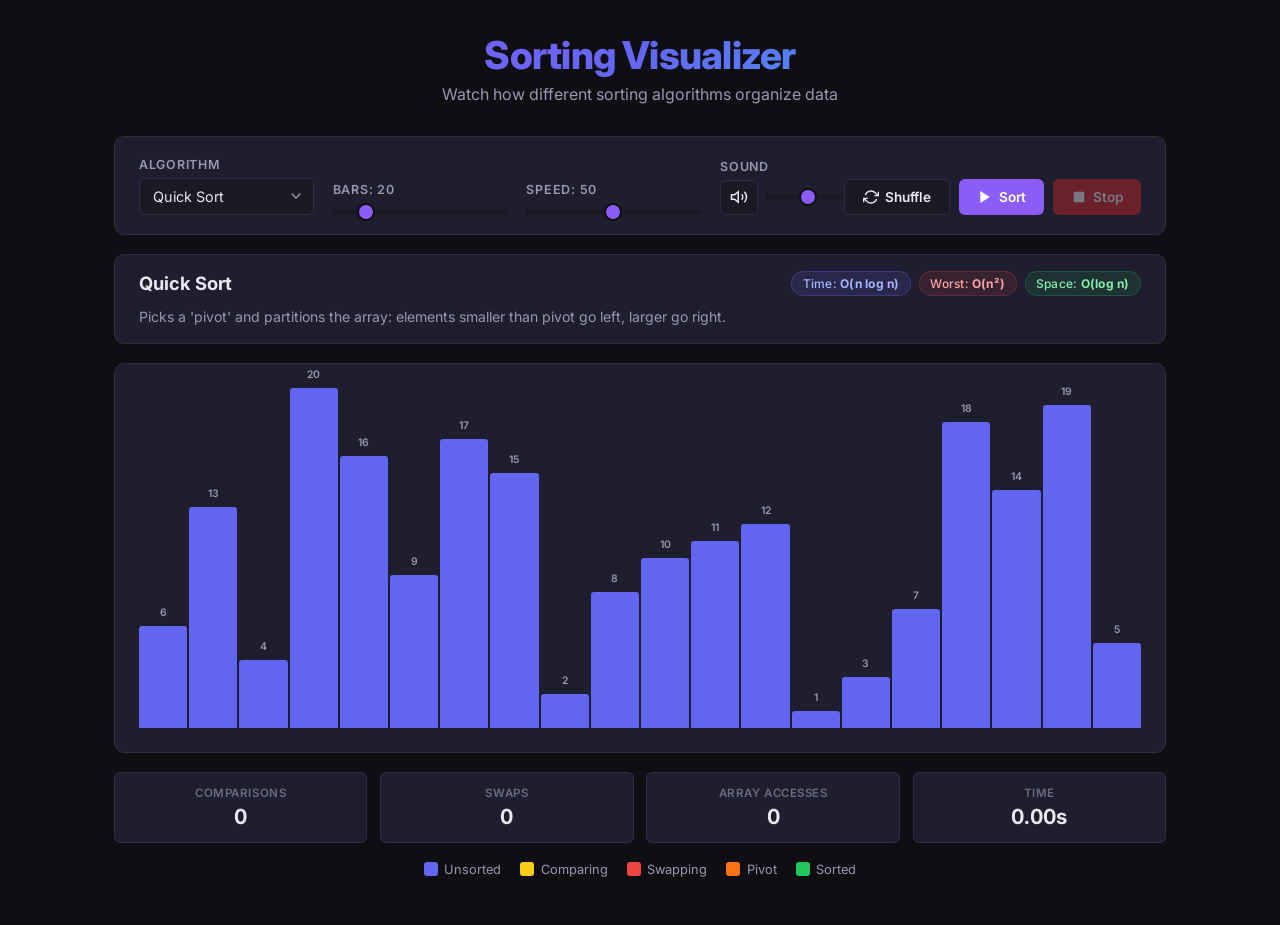
==== index.html @ d9081b23 "Initial commit: Sorting Algorithm Visualizer with 16 algorithms" ====
<!DOCTYPE html>
<html lang="en">
<head>
    <meta charset="UTF-8">
    <meta name="viewport" content="width=device-width, initial-scale=1.0">
    <title>Sorting Algorithm Visualizer</title>
    <link rel="stylesheet" href="static/css/style.css">
    <link rel="preconnect" href="https://fonts.googleapis.com">
    <link href="https://fonts.googleapis.com/css2?family=Inter:wght@300;400;500;600;700;800&display=swap" rel="stylesheet">
</head>
<body>
    <div class="app-container">
        <!-- Header -->
        <header class="header">
            <h1 class="title">Sorting Visualizer</h1>
            <p class="subtitle">Watch how different sorting algorithms organize data</p>
        </header>

        <!-- Controls -->
        <div class="controls">
            <div class="control-group">
                <label for="algorithm-select">Algorithm</label>
                <select id="algorithm-select">
                    <option value="bubble" data-time-avg="O(n²)" data-time-worst="O(n²)" data-space="O(1)" data-description="Repeatedly steps through the list, compares adjacent elements and swaps them if they are in the wrong order.">Bubble Sort</option>
                    <option value="selection" data-time-avg="O(n²)" data-time-worst="O(n²)" data-space="O(1)" data-description="Finds the minimum element from the unsorted part and puts it at the beginning.">Selection Sort</option>
                    <option value="insertion" data-time-avg="O(n²)" data-time-worst="O(n²)" data-space="O(1)" data-description="Builds the sorted array one item at a time by inserting each element into its correct position.">Insertion Sort</option>
                    <option value="quick" data-time-avg="O(n log n)" data-time-worst="O(n²)" data-space="O(log n)" data-description="Picks a 'pivot' and partitions the array: elements smaller than pivot go left, larger go right." selected>Quick Sort</option>
                    <option value="merge" data-time-avg="O(n log n)" data-time-worst="O(n log n)" data-space="O(n)" data-description="Divides the array into halves, recursively sorts them, then merges the sorted halves.">Merge Sort</option>
                    <option value="heap" data-time-avg="O(n log n)" data-time-worst="O(n log n)" data-space="O(1)" data-description="Builds a max heap, then repeatedly extracts the maximum element to build the sorted array.">Heap Sort</option>
                    <option value="shell" data-time-avg="O(n log² n)" data-time-worst="O(n²)" data-space="O(1)" data-description="Generalization of insertion sort that allows exchange of far-apart elements using gap sequences.">Shell Sort</option>
                    <option value="cocktail" data-time-avg="O(n²)" data-time-worst="O(n²)" data-space="O(1)" data-description="Variation of bubble sort that traverses the array in both directions alternately.">Cocktail Shaker Sort</option>
                    <option value="comb" data-time-avg="O(n² / 2ᵖ)" data-time-worst="O(n²)" data-space="O(1)" data-description="Improves bubble sort by comparing elements far apart using a shrinking gap factor of ~1.3, eliminating small values at the end.">Comb Sort</option>
                    <option value="gnome" data-time-avg="O(n²)" data-time-worst="O(n²)" data-space="O(1)" data-description="Works like a garden gnome sorting flower pots: moves forward when in order, swaps and steps back when not.">Gnome Sort</option>
                    <option value="oddeven" data-time-avg="O(n²)" data-time-worst="O(n²)" data-space="O(1)" data-description="Parallel-friendly variant of bubble sort that alternates between comparing odd-even and even-odd indexed pairs.">Odd-Even Sort</option>
                    <option value="pancake" data-time-avg="O(n²)" data-time-worst="O(n²)" data-space="O(1)" data-description="Only uses 'flip' operations (reverse a prefix). Finds the max, flips it to top, then flips it to its correct position.">Pancake Sort</option>
                    <option value="cycle" data-time-avg="O(n²)" data-time-worst="O(n²)" data-space="O(1)" data-description="Minimizes the number of writes to memory. Rotates each element to its correct position in cycles.">Cycle Sort</option>
                    <option value="radix" data-time-avg="O(nk)" data-time-worst="O(nk)" data-space="O(n + k)" data-description="Non-comparison sort. Distributes elements into buckets by each digit (least significant first), then collects them.">Radix Sort (LSD)</option>
                    <option value="bitonic" data-time-avg="O(n log² n)" data-time-worst="O(n log² n)" data-space="O(1)" data-description="Sorting network that first builds bitonic sequences, then merges them. Designed for parallel hardware (GPU sorting).">Bitonic Sort</option>
                </select>
            </div>

            <div class="control-group">
                <label for="size-slider">Bars: <span id="size-value">20</span></label>
                <input type="range" id="size-slider" min="5" max="100" value="20" step="1">
            </div>

            <div class="control-group">
                <label for="speed-slider">Speed: <span id="speed-value">50</span></label>
                <input type="range" id="speed-slider" min="1" max="100" value="50" step="1">
            </div>

            <div class="control-group audio-controls">
                <label>Sound</label>
                <div class="audio-row">
                    <button id="btn-mute" class="btn btn-icon" title="Toggle sound">
                        <svg id="icon-unmuted" width="18" height="18" viewBox="0 0 24 24" fill="none" stroke="currentColor" stroke-width="2">
                            <polygon points="11 5 6 9 2 9 2 15 6 15 11 19 11 5"/>
                            <path d="M15.54 8.46a5 5 0 010 7.07"/>
                            <path d="M19.07 4.93a10 10 0 010 14.14"/>
                        </svg>
                        <svg id="icon-muted" width="18" height="18" viewBox="0 0 24 24" fill="none" stroke="currentColor" stroke-width="2" style="display:none">
                            <polygon points="11 5 6 9 2 9 2 15 6 15 11 19 11 5"/>
                            <line x1="23" y1="9" x2="17" y2="15"/>
                            <line x1="17" y1="9" x2="23" y2="15"/>
                        </svg>
                    </button>
                    <input type="range" id="volume-slider" min="0" max="100" value="30" step="1" title="Volume">
                </div>
            </div>

            <div class="control-buttons">
                <button id="btn-generate" class="btn btn-secondary" title="Generate new array">
                    <svg width="16" height="16" viewBox="0 0 24 24" fill="none" stroke="currentColor" stroke-width="2">
                        <path d="M23 4v6h-6M1 20v-6h6"/>
                        <path d="M3.51 9a9 9 0 0114.85-3.36L23 10M1 14l4.64 4.36A9 9 0 0020.49 15"/>
                    </svg>
                    Shuffle
                </button>
                <button id="btn-start" class="btn btn-primary" title="Start sorting">
                    <svg width="16" height="16" viewBox="0 0 24 24" fill="currentColor">
                        <polygon points="5 3 19 12 5 21 5 3"/>
                    </svg>
                    Sort
                </button>
                <button id="btn-stop" class="btn btn-danger" title="Stop sorting" disabled>
                    <svg width="16" height="16" viewBox="0 0 24 24" fill="currentColor">
                        <rect x="4" y="4" width="16" height="16" rx="2"/>
                    </svg>
                    Stop
                </button>
            </div>
        </div>

        <!-- Algorithm Info Card -->
        <div class="algo-info">
            <div class="algo-info-header">
                <h2 id="algo-name">Quick Sort</h2>
                <div class="complexity-badges">
                    <span class="badge badge-time">Time: <strong id="algo-time-avg">O(n log n)</strong></span>
                    <span class="badge badge-worst">Worst: <strong id="algo-time-worst">O(n²)</strong></span>
                    <span class="badge badge-space">Space: <strong id="algo-space">O(log n)</strong></span>
                </div>
            </div>
            <p id="algo-description" class="algo-description">Picks a 'pivot' and partitions the array: elements smaller than pivot go left, larger go right.</p>
        </div>

        <!-- Visualization Area -->
        <div class="visualizer-container">
            <div id="bars-container" class="bars-container"></div>
        </div>

        <!-- Stats -->
        <div class="stats">
            <div class="stat-item">
                <span class="stat-label">Comparisons</span>
                <span class="stat-value" id="stat-comparisons">0</span>
            </div>
            <div class="stat-item">
                <span class="stat-label">Swaps</span>
                <span class="stat-value" id="stat-swaps">0</span>
            </div>
            <div class="stat-item">
                <span class="stat-label">Array Accesses</span>
                <span class="stat-value" id="stat-accesses">0</span>
            </div>
            <div class="stat-item">
                <span class="stat-label">Time</span>
                <span class="stat-value" id="stat-time">0.00s</span>
            </div>
        </div>

        <!-- Legend -->
        <div class="legend">
            <div class="legend-item"><span class="legend-color" style="background: var(--bar-default)"></span> Unsorted</div>
            <div class="legend-item"><span class="legend-color" style="background: var(--bar-comparing)"></span> Comparing</div>
            <div class="legend-item"><span class="legend-color" style="background: var(--bar-swapping)"></span> Swapping</div>
            <div class="legend-item"><span class="legend-color" style="background: var(--bar-pivot)"></span> Pivot</div>
            <div class="legend-item"><span class="legend-color" style="background: var(--bar-sorted)"></span> Sorted</div>
        </div>
    </div>

    <script src="static/js/visualizer.js"></script>
</body>
</html>
---- static/css/style.css ----
/* ===== CSS Variables / Theme ===== */
:root {
    --bg-primary: #0f0f13;
    --bg-secondary: #1a1a24;
    --bg-card: #1e1e2e;
    --bg-hover: #2a2a3c;
    --text-primary: #e8e8f0;
    --text-secondary: #9898b0;
    --text-muted: #6a6a82;
    --accent: #8b5cf6;
    --accent-hover: #7c3aed;
    --border: #2e2e42;

    /* Bar colors */
    --bar-default: #6366f1;
    --bar-comparing: #facc15;
    --bar-swapping: #ef4444;
    --bar-pivot: #f97316;
    --bar-sorted: #22c55e;
    --bar-active: #38bdf8;

    /* Misc */
    --radius: 10px;
    --radius-sm: 6px;
    --transition: 0.2s ease;
}

/* ===== Reset & Base ===== */
*,
*::before,
*::after {
    margin: 0;
    padding: 0;
    box-sizing: border-box;
}

html {
    font-size: 16px;
    -webkit-font-smoothing: antialiased;
}

body {
    font-family: 'Inter', -apple-system, BlinkMacSystemFont, sans-serif;
    background: var(--bg-primary);
    color: var(--text-primary);
    min-height: 100vh;
    overflow-x: hidden;
}

/* ===== App Container ===== */
.app-container {
    max-width: 1100px;
    margin: 0 auto;
    padding: 2rem 1.5rem 3rem;
}

/* ===== Header ===== */
.header {
    text-align: center;
    margin-bottom: 2rem;
}

.title {
    font-size: 2.4rem;
    font-weight: 800;
    background: linear-gradient(135deg, #8b5cf6 0%, #6366f1 50%, #38bdf8 100%);
    -webkit-background-clip: text;
    background-clip: text;
    -webkit-text-fill-color: transparent;
    letter-spacing: -0.02em;
}

.subtitle {
    color: var(--text-secondary);
    font-size: 1rem;
    margin-top: 0.4rem;
    font-weight: 400;
}

/* ===== Controls ===== */
.controls {
    display: flex;
    flex-wrap: wrap;
    align-items: flex-end;
    gap: 1.2rem;
    background: var(--bg-card);
    border: 1px solid var(--border);
    border-radius: var(--radius);
    padding: 1.2rem 1.5rem;
    margin-bottom: 1.2rem;
}

.control-group {
    display: flex;
    flex-direction: column;
    gap: 0.4rem;
    flex: 1;
    min-width: 140px;
}

.control-group label {
    font-size: 0.78rem;
    font-weight: 600;
    color: var(--text-secondary);
    text-transform: uppercase;
    letter-spacing: 0.06em;
}

/* Select */
select {
    appearance: none;
    background: var(--bg-secondary);
    border: 1px solid var(--border);
    color: var(--text-primary);
    padding: 0.55rem 0.8rem;
    border-radius: var(--radius-sm);
    font-size: 0.9rem;
    font-family: inherit;
    cursor: pointer;
    transition: border-color var(--transition);
    background-image: url("data:image/svg+xml,%3Csvg width='10' height='6' viewBox='0 0 10 6' fill='none' xmlns='http://www.w3.org/2000/svg'%3E%3Cpath d='M1 1L5 5L9 1' stroke='%239898b0' stroke-width='1.5' stroke-linecap='round' stroke-linejoin='round'/%3E%3C/svg%3E");
    background-repeat: no-repeat;
    background-position: right 0.7rem center;
    padding-right: 2rem;
}

select:hover,
select:focus {
    border-color: var(--accent);
    outline: none;
}

/* Range Slider */
input[type="range"] {
    -webkit-appearance: none;
    appearance: none;
    height: 6px;
    border-radius: 3px;
    background: var(--bg-secondary);
    outline: none;
    margin-top: 0.3rem;
}

input[type="range"]::-webkit-slider-thumb {
    -webkit-appearance: none;
    appearance: none;
    width: 18px;
    height: 18px;
    border-radius: 50%;
    background: var(--accent);
    cursor: pointer;
    border: 2px solid var(--bg-primary);
    transition: transform var(--transition);
}

input[type="range"]::-webkit-slider-thumb:hover {
    transform: scale(1.15);
}

input[type="range"]::-moz-range-thumb {
    width: 18px;
    height: 18px;
    border-radius: 50%;
    background: var(--accent);
    cursor: pointer;
    border: 2px solid var(--bg-primary);
}

/* Buttons */
.control-buttons {
    display: flex;
    gap: 0.6rem;
    flex-shrink: 0;
}

.btn {
    display: inline-flex;
    align-items: center;
    gap: 0.4rem;
    padding: 0.55rem 1.1rem;
    border: none;
    border-radius: var(--radius-sm);
    font-size: 0.85rem;
    font-weight: 600;
    font-family: inherit;
    cursor: pointer;
    transition: all var(--transition);
    white-space: nowrap;
}

.btn:disabled {
    opacity: 0.4;
    cursor: not-allowed;
}

.btn-icon {
    background: var(--bg-secondary);
    color: var(--text-primary);
    border: 1px solid var(--border);
    padding: 0.45rem 0.55rem;
    line-height: 1;
}

.btn-icon:hover {
    background: var(--bg-hover);
    border-color: var(--text-muted);
}

.btn-icon.muted {
    color: var(--text-muted);
    border-color: rgba(239, 68, 68, 0.4);
}

/* Audio controls */
.audio-controls {
    min-width: 100px !important;
    flex: 0.6 !important;
}

.audio-row {
    display: flex;
    align-items: center;
    gap: 0.5rem;
}

.audio-row input[type="range"] {
    flex: 1;
    margin-top: 0;
}

.btn-primary {
    background: var(--accent);
    color: #fff;
}

.btn-primary:hover:not(:disabled) {
    background: var(--accent-hover);
    transform: translateY(-1px);
    box-shadow: 0 4px 15px rgba(139, 92, 246, 0.35);
}

.btn-secondary {
    background: var(--bg-secondary);
    color: var(--text-primary);
    border: 1px solid var(--border);
}

.btn-secondary:hover:not(:disabled) {
    background: var(--bg-hover);
    border-color: var(--text-muted);
}

.btn-danger {
    background: #dc2626;
    color: #fff;
}

.btn-danger:hover:not(:disabled) {
    background: #b91c1c;
}

/* ===== Algorithm Info Card ===== */
.algo-info {
    background: var(--bg-card);
    border: 1px solid var(--border);
    border-radius: var(--radius);
    padding: 1rem 1.5rem;
    margin-bottom: 1.2rem;
}

.algo-info-header {
    display: flex;
    align-items: center;
    justify-content: space-between;
    flex-wrap: wrap;
    gap: 0.8rem;
}

.algo-info-header h2 {
    font-size: 1.15rem;
    font-weight: 700;
}

.complexity-badges {
    display: flex;
    gap: 0.5rem;
    flex-wrap: wrap;
}

.badge {
    font-size: 0.75rem;
    padding: 0.25rem 0.65rem;
    border-radius: 20px;
    font-weight: 500;
    letter-spacing: 0.02em;
}

.badge strong {
    font-weight: 700;
}

.badge-time {
    background: rgba(99, 102, 241, 0.15);
    color: #a5b4fc;
    border: 1px solid rgba(99, 102, 241, 0.3);
}

.badge-worst {
    background: rgba(239, 68, 68, 0.12);
    color: #fca5a5;
    border: 1px solid rgba(239, 68, 68, 0.25);
}

.badge-space {
    background: rgba(34, 197, 94, 0.12);
    color: #86efac;
    border: 1px solid rgba(34, 197, 94, 0.25);
}

.algo-description {
    color: var(--text-secondary);
    font-size: 0.88rem;
    margin-top: 0.6rem;
    line-height: 1.5;
}

/* ===== Visualizer ===== */
.visualizer-container {
    background: var(--bg-card);
    border: 1px solid var(--border);
    border-radius: var(--radius);
    padding: 1.5rem;
    margin-bottom: 1.2rem;
    min-height: 380px;
    display: flex;
    align-items: flex-end;
}

.bars-container {
    display: flex;
    align-items: flex-end;
    justify-content: center;
    gap: 2px;
    width: 100%;
    height: 340px;
    position: relative;
}

.bar {
    flex: 1;
    min-width: 2px;
    max-width: 60px;
    border-radius: 3px 3px 0 0;
    background: var(--bar-default);
    transition: height 0.05s ease;
    position: relative;
}

.bar.comparing {
    background: var(--bar-comparing);
    box-shadow: 0 0 12px rgba(250, 204, 21, 0.4);
}

.bar.swapping {
    background: var(--bar-swapping);
    box-shadow: 0 0 12px rgba(239, 68, 68, 0.4);
}

.bar.pivot {
    background: var(--bar-pivot);
    box-shadow: 0 0 12px rgba(249, 115, 22, 0.4);
}

.bar.sorted {
    background: var(--bar-sorted);
}

.bar.active {
    background: var(--bar-active);
    box-shadow: 0 0 12px rgba(56, 189, 248, 0.4);
}

/* Show value label on bars when there are few enough */
.bar .bar-value {
    position: absolute;
    top: -20px;
    left: 50%;
    transform: translateX(-50%);
    font-size: 0.65rem;
    font-weight: 600;
    color: var(--text-secondary);
    white-space: nowrap;
    pointer-events: none;
}

/* ===== Stats ===== */
.stats {
    display: grid;
    grid-template-columns: repeat(4, 1fr);
    gap: 0.8rem;
    margin-bottom: 1.2rem;
}

.stat-item {
    background: var(--bg-card);
    border: 1px solid var(--border);
    border-radius: var(--radius-sm);
    padding: 0.8rem 1rem;
    text-align: center;
}

.stat-label {
    display: block;
    font-size: 0.72rem;
    font-weight: 600;
    color: var(--text-muted);
    text-transform: uppercase;
    letter-spacing: 0.05em;
    margin-bottom: 0.25rem;
}

.stat-value {
    display: block;
    font-size: 1.3rem;
    font-weight: 700;
    color: var(--text-primary);
    font-variant-numeric: tabular-nums;
}

/* ===== Legend ===== */
.legend {
    display: flex;
    justify-content: center;
    flex-wrap: wrap;
    gap: 1.2rem;
}

.legend-item {
    display: flex;
    align-items: center;
    gap: 0.4rem;
    font-size: 0.8rem;
    color: var(--text-secondary);
}

.legend-color {
    width: 14px;
    height: 14px;
    border-radius: 3px;
    flex-shrink: 0;
}

/* ===== Responsive ===== */
@media (max-width: 768px) {
    .app-container {
        padding: 1.2rem 1rem 2rem;
    }

    .title {
        font-size: 1.7rem;
    }

    .controls {
        flex-direction: column;
        align-items: stretch;
    }

    .control-buttons {
        justify-content: center;
    }

    .algo-info-header {
        flex-direction: column;
        align-items: flex-start;
    }

    .stats {
        grid-template-columns: repeat(2, 1fr);
    }

    .bars-container {
        height: 260px;
    }

    .visualizer-container {
        min-height: 300px;
    }
}

@media (max-width: 480px) {
    .stats {
        grid-template-columns: 1fr 1fr;
    }

    .legend {
        gap: 0.8rem;
    }
}

/* ===== Completion animation ===== */
@keyframes sortedPulse {
    0% { filter: brightness(1); }
    50% { filter: brightness(1.4); }
    100% { filter: brightness(1); }
}

.bar.sorted-anim {
    animation: sortedPulse 0.4s ease;
}
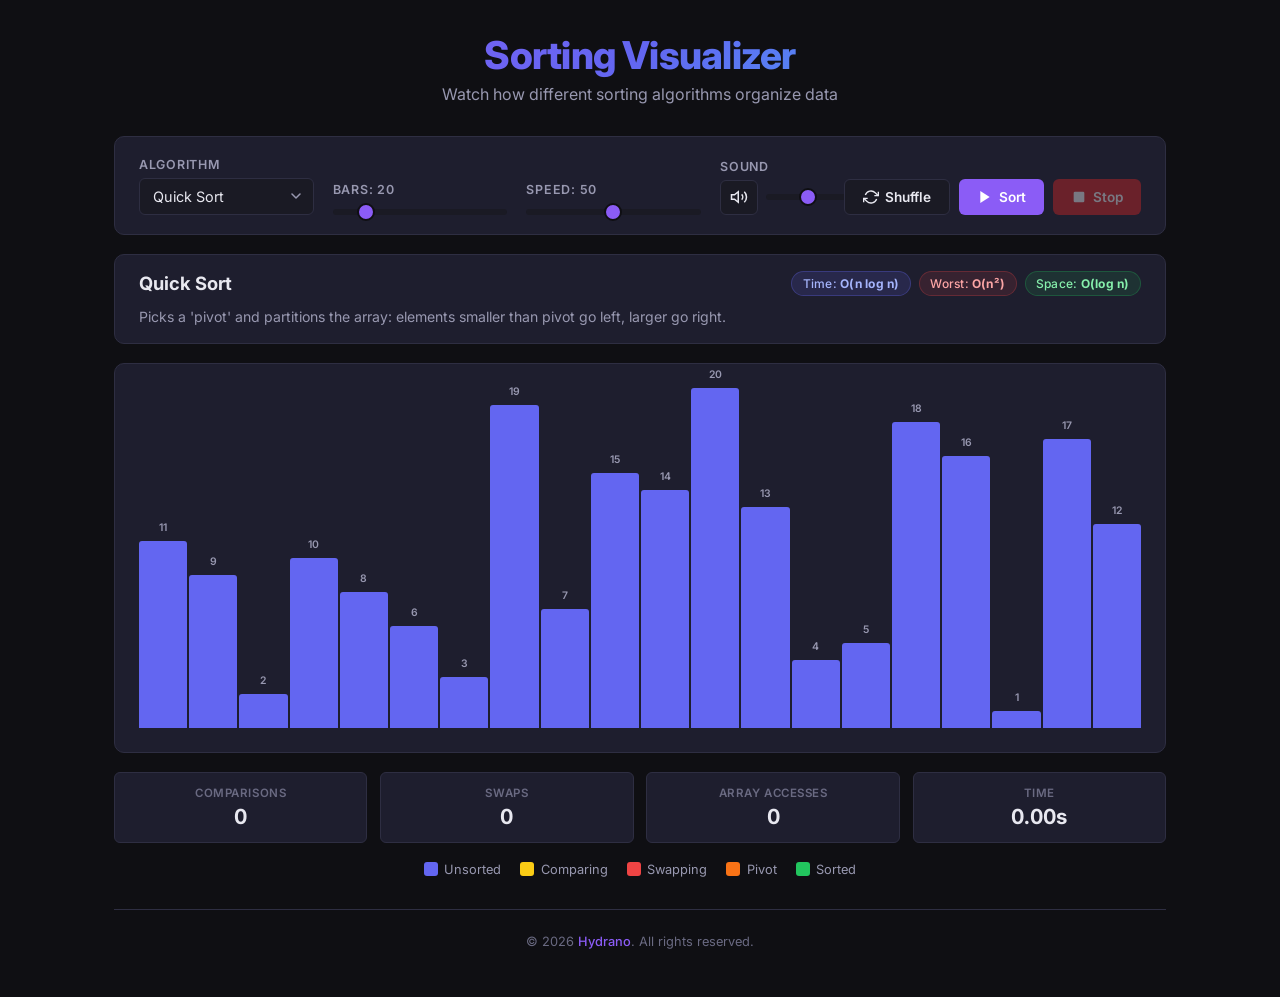
==== commit 37c4f79e: "Add README, LICENSE, and copyright footer" ====
--- a/index.html
+++ b/index.html
@@ -137,6 +137,11 @@
             <div class="legend-item"><span class="legend-color" style="background: var(--bar-pivot)"></span> Pivot</div>
             <div class="legend-item"><span class="legend-color" style="background: var(--bar-sorted)"></span> Sorted</div>
         </div>
+
+        <!-- Footer -->
+        <footer class="footer">
+            <p>&copy; 2026 <a href="https://github.com/Hydrano" target="_blank" rel="noopener">Hydrano</a>. All rights reserved.</p>
+        </footer>
     </div>
 
     <script src="static/js/visualizer.js"></script>
--- a/static/css/style.css
+++ b/static/css/style.css
@@ -507,3 +507,28 @@
 .bar.sorted-anim {
     animation: sortedPulse 0.4s ease;
 }
+
+/* ===== Footer ===== */
+.footer {
+    margin-top: 2rem;
+    padding-top: 1.5rem;
+    border-top: 1px solid var(--border);
+    text-align: center;
+}
+
+.footer p {
+    font-size: 0.8rem;
+    color: var(--text-muted);
+}
+
+.footer a {
+    color: var(--accent);
+    text-decoration: none;
+    font-weight: 500;
+    transition: color var(--transition);
+}
+
+.footer a:hover {
+    color: var(--accent-hover);
+    text-decoration: underline;
+}
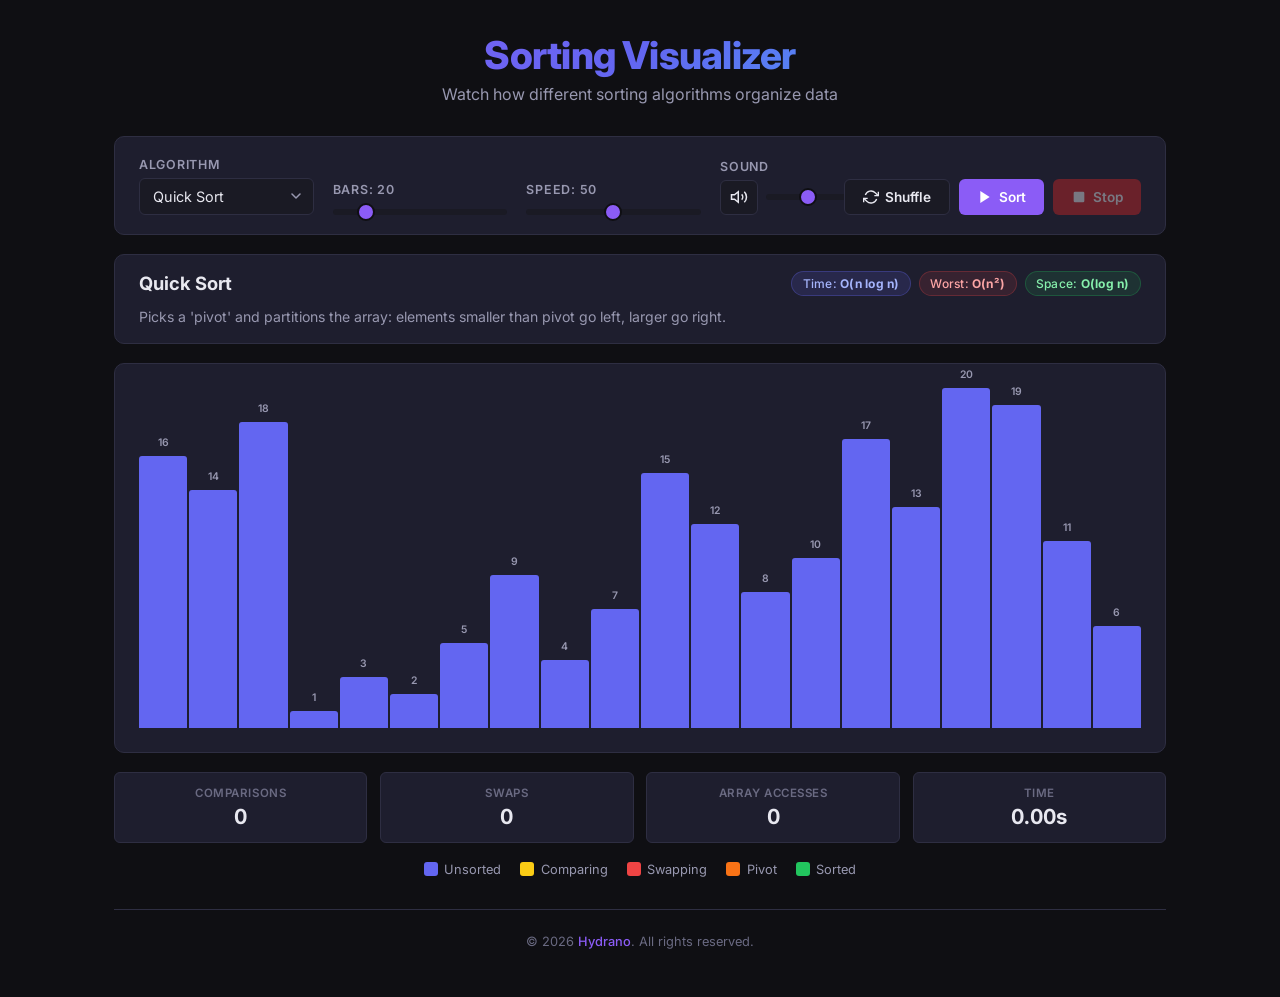
==== commit 630fd70c: "Add 7 new sorting algorithms: Timsort, IntroSort, Flashsort, Library Sort, Stooge Sort, Bogo Sort, S" ====
--- a/index.html
+++ b/index.html
@@ -36,6 +36,13 @@
                     <option value="cycle" data-time-avg="O(n²)" data-time-worst="O(n²)" data-space="O(1)" data-description="Minimizes the number of writes to memory. Rotates each element to its correct position in cycles.">Cycle Sort</option>
                     <option value="radix" data-time-avg="O(nk)" data-time-worst="O(nk)" data-space="O(n + k)" data-description="Non-comparison sort. Distributes elements into buckets by each digit (least significant first), then collects them.">Radix Sort (LSD)</option>
                     <option value="bitonic" data-time-avg="O(n log² n)" data-time-worst="O(n log² n)" data-space="O(1)" data-description="Sorting network that first builds bitonic sequences, then merges them. Designed for parallel hardware (GPU sorting).">Bitonic Sort</option>
+                    <option value="tim" data-time-avg="O(n log n)" data-time-worst="O(n log n)" data-space="O(n)" data-description="Python and Java's default sort. Hybrid of merge sort and insertion sort — finds natural runs and merges them. Nearly unbeatable on real-world data.">Timsort</option>
+                    <option value="intro" data-time-avg="O(n log n)" data-time-worst="O(n log n)" data-space="O(log n)" data-description="C++ STL's std::sort. Starts with Quick Sort, switches to Heap Sort if recursion goes too deep, and uses Insertion Sort for small partitions.">IntroSort</option>
+                    <option value="flash" data-time-avg="O(n)" data-time-worst="O(n²)" data-space="O(1)" data-description="Distribution sort that estimates where each element belongs based on its value distribution. Linear time on uniform data.">Flashsort</option>
+                    <option value="library" data-time-avg="O(n log n)" data-time-worst="O(n²)" data-space="O(n)" data-description="Like insertion sort with gaps (like a bookshelf). Leaves empty spaces so elements can be inserted without shifting everything.">Library Sort</option>
+                    <option value="stooge" data-time-avg="O(n^2.71)" data-time-worst="O(n^2.71)" data-space="O(n)" data-description="Recursively sorts first ⅔, last ⅔, then first ⅔ again. Slower than bubble sort — a mathematical curiosity.">Stooge Sort</option>
+                    <option value="bogo" data-time-avg="O((n+1)!)" data-time-worst="O(∞)" data-space="O(1)" data-description="The 'hope algorithm'. Randomly shuffles the array and checks if it's sorted. Repeats until sorted — or the heat death of the universe.">Bogo Sort</option>
+                    <option value="sleep" data-time-avg="O(n + max)" data-time-worst="O(n + max)" data-space="O(n)" data-description="Each element 'sleeps' for a time proportional to its value, then wakes up in order. Uses setTimeout to simulate threads. A joke that actually works.">Sleep Sort</option>
                 </select>
             </div>
 
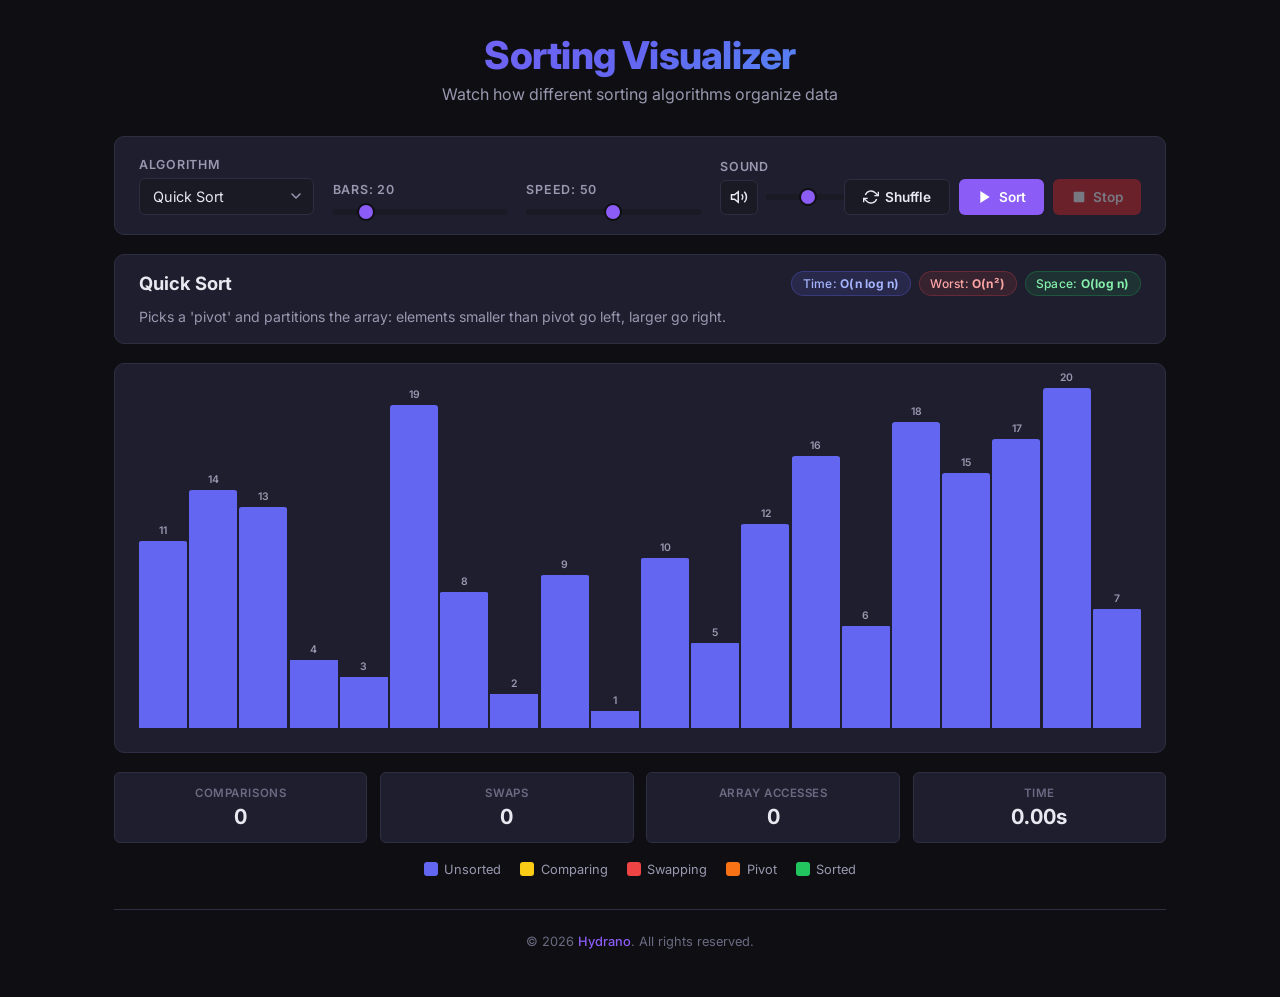
==== commit 55d1c62c: "Refactor: ES modules, GPU rendering, oscillator pool, AbortController, RAF timer - Split monolithic " ====
--- a/index.html
+++ b/index.html
@@ -151,6 +151,6 @@
         </footer>
     </div>
 
-    <script src="static/js/visualizer.js"></script>
+    <script type="module" src="static/js/main.js"></script>
 </body>
 </html>
--- a/static/css/style.css
+++ b/static/css/style.css
@@ -346,14 +346,26 @@
     position: relative;
 }
 
-.bar {
+/* Wrapper column: owns the flex sizing, label sits here (outside transform) */
+.bar-col {
     flex: 1;
     min-width: 2px;
     max-width: 60px;
+    height: 100%;
+    position: relative;
+}
+
+/* Visual bar: GPU-composited via transform: scaleY() — no reflow on update */
+.bar {
+    position: absolute;
+    bottom: 0;
+    left: 0;
+    right: 0;
+    height: 100%;
     border-radius: 3px 3px 0 0;
     background: var(--bar-default);
-    transition: height 0.05s ease;
-    position: relative;
+    transform-origin: bottom center;
+    will-change: transform;
 }
 
 .bar.comparing {
@@ -380,10 +392,10 @@
     box-shadow: 0 0 12px rgba(56, 189, 248, 0.4);
 }
 
-/* Show value label on bars when there are few enough */
-.bar .bar-value {
+/* Value label – sits in .bar-col (outside .bar's scaleY transform) */
+.bar-col .bar-value {
     position: absolute;
-    top: -20px;
+    /* bottom is set dynamically via JS to track the bar's visual top */
     left: 50%;
     transform: translateX(-50%);
     font-size: 0.65rem;
@@ -391,6 +403,7 @@
     color: var(--text-secondary);
     white-space: nowrap;
     pointer-events: none;
+    z-index: 1;
 }
 
 /* ===== Stats ===== */
